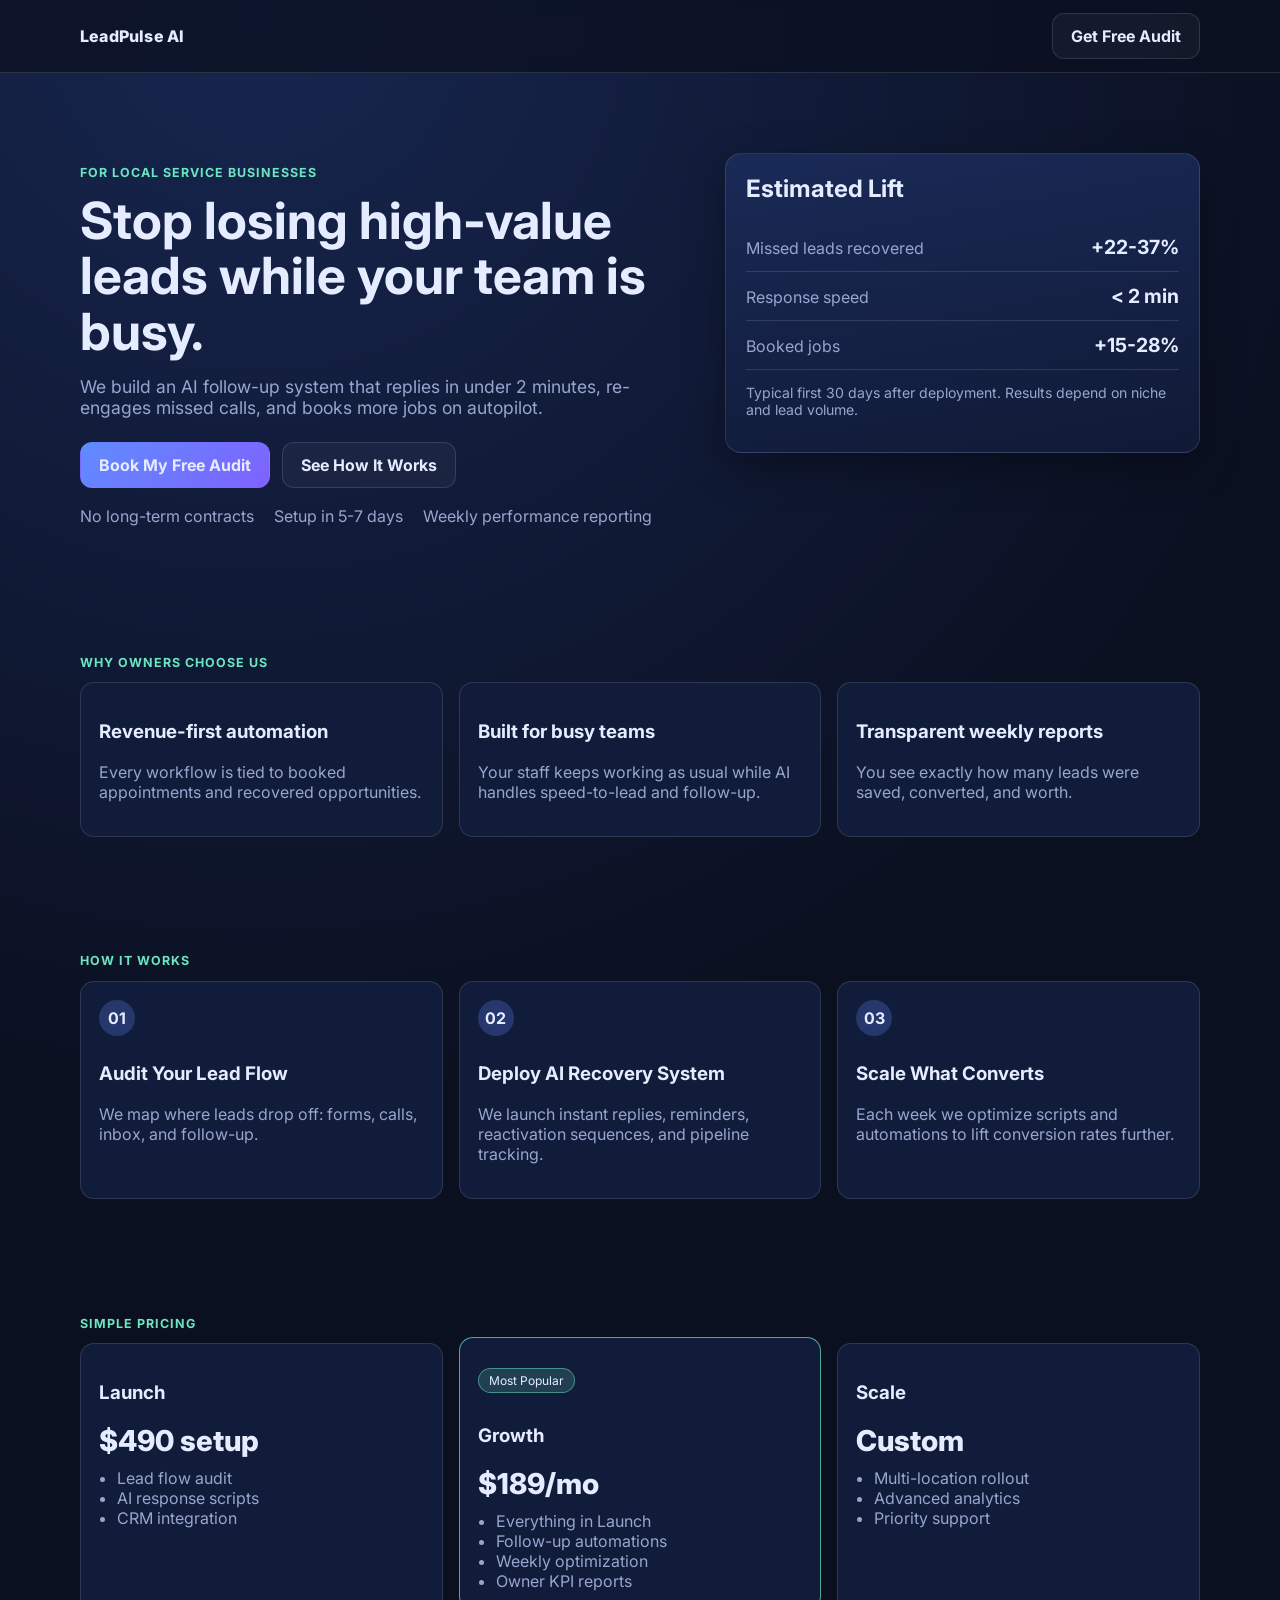
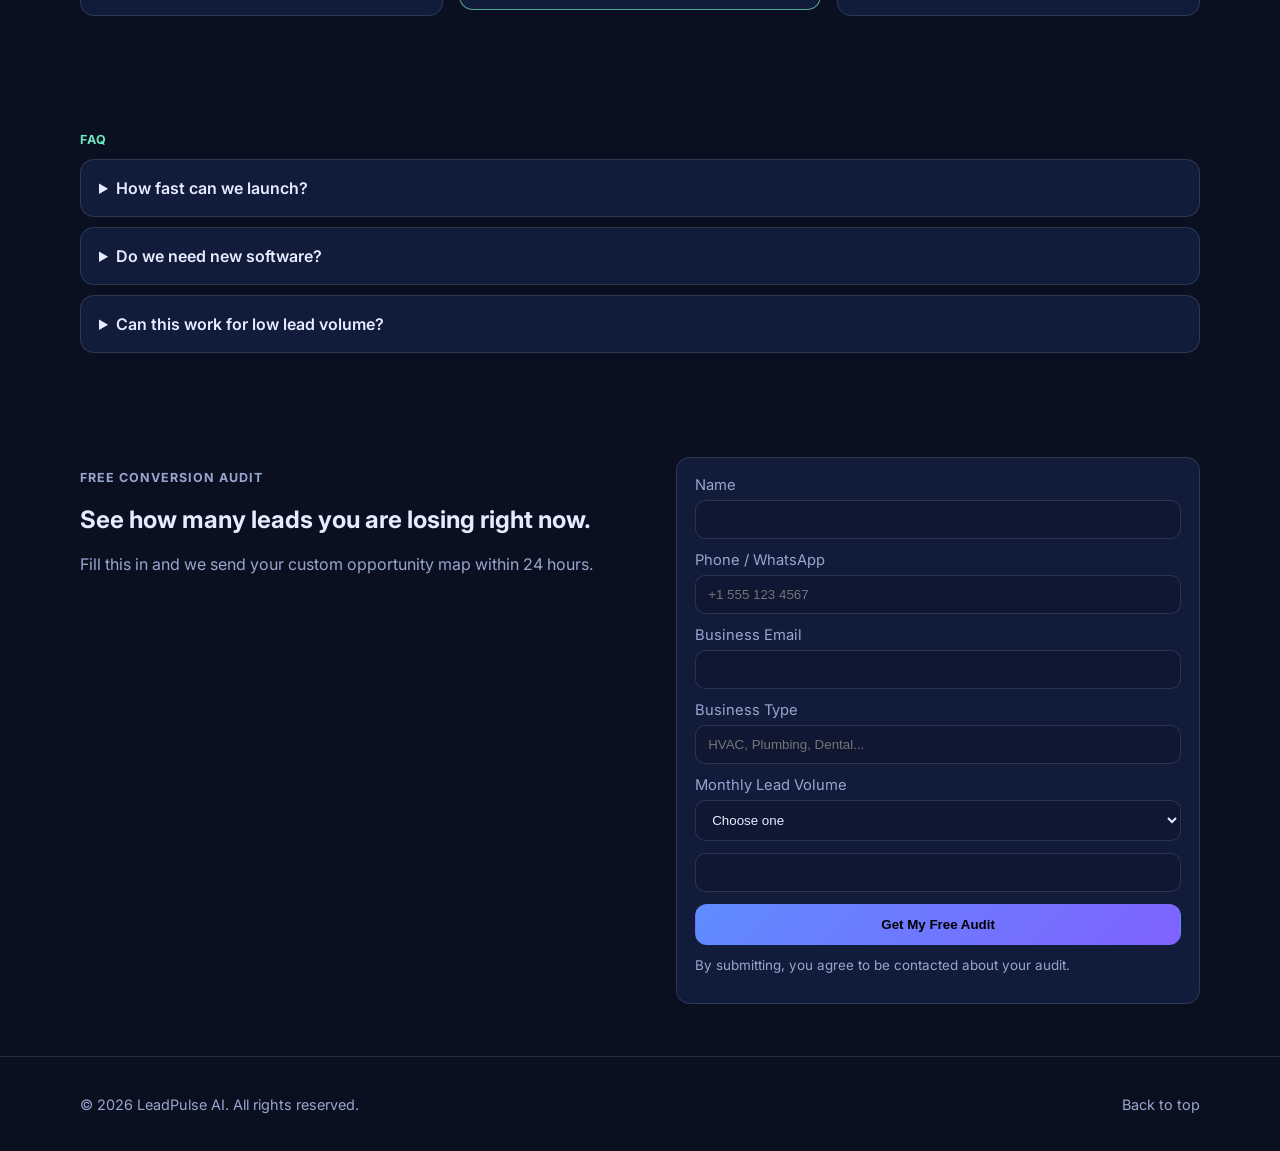
==== index.html @ 27273c54 "Update index.html" ====
<!doctype html>
<html lang="en">
<head>
  <meta charset="UTF-8">
  <meta name="viewport" content="width=device-width, initial-scale=1.0">
  <title>LeadPulse AI | Recover Lost Leads Automatically</title>
  <meta name="description" content="LeadPulse AI helps local service businesses recover missed leads and book more jobs on autopilot.">
  <link rel="preconnect" href="https://fonts.googleapis.com">
  <link rel="preconnect" href="https://fonts.gstatic.com" crossorigin>
  <link href="https://fonts.googleapis.com/css2?family=Inter:wght@400;500;600;700;800&display=swap" rel="stylesheet">
  <link rel="stylesheet" href="./styles.css">
</head>
<body>
  <header class="site-header">
    <div class="container nav-wrap">
      <div class="brand">LeadPulse AI</div>
      <a class="btn btn-outline" href="#contact">Get Free Audit</a>
    </div>
  </header>

  <main>
    <section class="hero">
      <div class="container hero-grid">
        <div>
          <p class="eyebrow">For Local Service Businesses</p>
          <h1>Stop losing high-value leads while your team is busy.</h1>
          <p class="hero-copy">
            We build an AI follow-up system that replies in under 2 minutes, re-engages missed calls,
            and books more jobs on autopilot.
          </p>
          <div class="hero-actions">
            <a class="btn btn-primary" href="#contact">Book My Free Audit</a>
            <a class="btn btn-secondary" href="#how">See How It Works</a>
          </div>
          <ul class="trust-points">
            <li>No long-term contracts</li>
            <li>Setup in 5-7 days</li>
            <li>Weekly performance reporting</li>
          </ul>
        </div>
        <aside class="hero-card">
          <h2>Estimated Lift</h2>
          <div class="metric-row"><span>Missed leads recovered</span><strong>+22-37%</strong></div>
          <div class="metric-row"><span>Response speed</span><strong>&lt; 2 min</strong></div>
          <div class="metric-row"><span>Booked jobs</span><strong>+15-28%</strong></div>
          <p class="small">
            Typical first 30 days after deployment. Results depend on niche and lead volume.
          </p>
        </aside>
      </div>
    </section>

    <section class="proof">
      <div class="container">
        <p class="section-kicker">Why owners choose us</p>
        <div class="proof-grid">
          <article class="card">
            <h3>Revenue-first automation</h3>
            <p>Every workflow is tied to booked appointments and recovered opportunities.</p>
          </article>
          <article class="card">
            <h3>Built for busy teams</h3>
            <p>Your staff keeps working as usual while AI handles speed-to-lead and follow-up.</p>
          </article>
          <article class="card">
            <h3>Transparent weekly reports</h3>
            <p>You see exactly how many leads were saved, converted, and worth.</p>
          </article>
        </div>
      </div>
    </section>

    <section id="how" class="how">
      <div class="container">
        <p class="section-kicker">How it works</p>
        <div class="steps">
          <article class="step">
            <span>01</span>
            <h3>Audit Your Lead Flow</h3>
            <p>We map where leads drop off: forms, calls, inbox, and follow-up.</p>
          </article>
          <article class="step">
            <span>02</span>
            <h3>Deploy AI Recovery System</h3>
            <p>We launch instant replies, reminders, reactivation sequences, and pipeline tracking.</p>
          </article>
          <article class="step">
            <span>03</span>
            <h3>Scale What Converts</h3>
            <p>Each week we optimize scripts and automations to lift conversion rates further.</p>
          </article>
        </div>
      </div>
    </section>

    <section class="pricing">
      <div class="container">
        <p class="section-kicker">Simple pricing</p>
        <div class="pricing-grid">
          <article class="price-card">
            <h3>Launch</h3>
            <p class="price">$490 setup</p>
            <ul>
              <li>Lead flow audit</li>
              <li>AI response scripts</li>
              <li>CRM integration</li>
            </ul>
          </article>
          <article class="price-card featured">
            <p class="badge">Most Popular</p>
            <h3>Growth</h3>
            <p class="price">$189/mo</p>
            <ul>
              <li>Everything in Launch</li>
              <li>Follow-up automations</li>
              <li>Weekly optimization</li>
              <li>Owner KPI reports</li>
            </ul>
          </article>
          <article class="price-card">
            <h3>Scale</h3>
            <p class="price">Custom</p>
            <ul>
              <li>Multi-location rollout</li>
              <li>Advanced analytics</li>
              <li>Priority support</li>
            </ul>
          </article>
        </div>
      </div>
    </section>

    <section class="faq">
      <div class="container">
        <p class="section-kicker">FAQ</p>
        <div class="faq-list">
          <details>
            <summary>How fast can we launch?</summary>
            <p>Typical deployment is 5-7 business days after strategy call and access handoff.</p>
          </details>
          <details>
            <summary>Do we need new software?</summary>
            <p>No. We can work with your existing CRM or connect a lightweight stack.</p>
          </details>
          <details>
            <summary>Can this work for low lead volume?</summary>
            <p>Yes, but strongest ROI appears when you get at least 100 inbound leads monthly.</p>
          </details>
        </div>
      </div>
    </section>

    <section id="contact" class="contact">
      <div class="container contact-grid">
        <div>
          <p class="section-kicker">Free conversion audit</p>
          <h2>See how many leads you are losing right now.</h2>
          <p>
            Fill this in and we send your custom opportunity map within 24 hours.
          </p>
        </div>
        <form id="lead-form" class="form-card">
          <label>
            Name
            <input type="text" name="name" required>
          </label>
          <label>
            Phone / WhatsApp
            <input type="tel" name="phone" placeholder="+1 555 123 4567">
          </label>
          <label>
            Business Email
            <input type="email" name="email" required>
          </label>
          <label>
            Business Type
            <input type="text" name="niche" placeholder="HVAC, Plumbing, Dental..." required>
          </label>
          <label>
            Monthly Lead Volume
            <select name="lead_volume" required>
              <option value="">Choose one</option>
              <option>0-100</option>
              <option>100-300</option>
              <option>300-700</option>
              <option>700+</option>
            </select>
          </label>
          <input type="text" name="company_website" class="hp-field" tabindex="-1" autocomplete="off" aria-hidden="true">
          <button class="btn btn-primary" type="submit">Get My Free Audit</button>
          <p class="form-note">By submitting, you agree to be contacted about your audit.</p>
          <p id="form-message" class="form-message" aria-live="polite"></p>
        </form>
      </div>
    </section>
  </main>

  <footer class="site-footer">
    <div class="container footer-wrap">
      <p>© <span id="year"></span> LeadPulse AI. All rights reserved.</p>
      <a href="#top">Back to top</a>
    </div>
  </footer>

  <script src="./config.js"></script>
  <script src="./script.js"></script>
</body>
</html>
---- styles.css ----
:root {
  --bg: #0b1020;
  --bg-soft: #101a36;
  --text: #e6ecff;
  --muted: #98a6cf;
  --primary: #5f8cff;
  --primary-2: #6be6c1;
  --card: #111b3a;
  --border: rgba(255, 255, 255, 0.12);
  --shadow: 0 14px 40px rgba(0, 0, 0, 0.35);
}

* { box-sizing: border-box; }

html, body {
  margin: 0;
  padding: 0;
  font-family: Inter, system-ui, -apple-system, Segoe UI, Roboto, sans-serif;
  background: radial-gradient(circle at 20% 0%, #172650, var(--bg) 38%);
  color: var(--text);
}

a { color: inherit; text-decoration: none; }

.container {
  width: min(1120px, 92vw);
  margin: 0 auto;
}

.site-header {
  position: sticky;
  top: 0;
  z-index: 20;
  backdrop-filter: blur(8px);
  background: rgba(11, 16, 32, 0.75);
  border-bottom: 1px solid var(--border);
}

.nav-wrap {
  display: flex;
  justify-content: space-between;
  align-items: center;
  min-height: 72px;
}

.brand {
  font-weight: 800;
  letter-spacing: 0.2px;
}

.hero {
  padding: 80px 0 48px;
}

.hero-grid {
  display: grid;
  grid-template-columns: 1.3fr 1fr;
  gap: 28px;
  align-items: start;
}

.eyebrow, .section-kicker {
  color: var(--primary-2);
  text-transform: uppercase;
  font-weight: 700;
  letter-spacing: 0.08em;
  font-size: 0.78rem;
}

h1 {
  font-size: clamp(2rem, 4vw, 3.5rem);
  line-height: 1.08;
  margin: 10px 0 16px;
}

.hero-copy {
  color: var(--muted);
  font-size: 1.1rem;
  max-width: 60ch;
}

.hero-actions {
  display: flex;
  gap: 12px;
  margin: 24px 0 18px;
  flex-wrap: wrap;
}

.btn {
  border: 1px solid transparent;
  border-radius: 12px;
  padding: 12px 18px;
  font-weight: 700;
  display: inline-block;
  transition: 0.2s ease;
}

.btn:hover { transform: translateY(-1px); }
.btn-primary {
  background: linear-gradient(135deg, var(--primary), #7f62ff);
}
.btn-secondary, .btn-outline {
  border-color: var(--border);
  background: rgba(255, 255, 255, 0.04);
}

.trust-points {
  display: flex;
  gap: 20px;
  flex-wrap: wrap;
  padding: 0;
  list-style: none;
  color: var(--muted);
}

.hero-card {
  background: linear-gradient(170deg, #1a2a57, #101a36);
  border: 1px solid var(--border);
  border-radius: 16px;
  padding: 20px;
  box-shadow: var(--shadow);
}

.hero-card h2 { margin-top: 0; }

.metric-row {
  display: flex;
  justify-content: space-between;
  align-items: baseline;
  padding: 12px 0;
  border-bottom: 1px solid var(--border);
}

.metric-row span { color: var(--muted); }
.metric-row strong { font-size: 1.22rem; }
.small { color: var(--muted); font-size: 0.88rem; margin-top: 14px; }

section { padding: 52px 0; }

.proof-grid, .pricing-grid {
  display: grid;
  grid-template-columns: repeat(3, 1fr);
  gap: 16px;
}

.card, .price-card, .form-card, .step, .faq-list details {
  background: var(--card);
  border: 1px solid var(--border);
  border-radius: 14px;
  padding: 18px;
}

.card p, .step p, .price-card li, .faq-list p, .contact p {
  color: var(--muted);
}

.steps {
  display: grid;
  grid-template-columns: repeat(3, 1fr);
  gap: 16px;
}

.step span {
  display: inline-flex;
  width: 36px;
  height: 36px;
  align-items: center;
  justify-content: center;
  border-radius: 50%;
  background: rgba(95, 140, 255, 0.25);
  margin-bottom: 8px;
  font-weight: 700;
}

.price-card ul {
  margin: 8px 0 0;
  padding-left: 18px;
}

.featured {
  border-color: rgba(107, 230, 193, 0.7);
  transform: translateY(-6px);
}

.badge {
  display: inline-block;
  font-size: 0.75rem;
  background: rgba(107, 230, 193, 0.18);
  border: 1px solid rgba(107, 230, 193, 0.5);
  border-radius: 999px;
  padding: 4px 10px;
}

.price {
  font-size: 1.8rem;
  font-weight: 800;
  margin: 10px 0;
}

.faq-list {
  display: grid;
  gap: 10px;
}

.faq-list summary {
  cursor: pointer;
  font-weight: 600;
}

.contact-grid {
  display: grid;
  grid-template-columns: 1.1fr 1fr;
  gap: 20px;
  align-items: start;
}

.form-card {
  display: grid;
  gap: 12px;
}

label {
  display: grid;
  gap: 6px;
  font-size: 0.92rem;
  color: var(--muted);
}

input, select {
  width: 100%;
  border: 1px solid var(--border);
  border-radius: 10px;
  padding: 11px 12px;
  background: #0f1732;
  color: var(--text);
}

.form-note, .form-message {
  font-size: 0.84rem;
  color: var(--muted);
  margin: 0;
}

.site-footer {
  border-top: 1px solid var(--border);
  padding: 24px 0;
}

.footer-wrap {
  display: flex;
  justify-content: space-between;
  align-items: center;
  color: var(--muted);
  font-size: 0.9rem;
}

@media (max-width: 920px) {
  .hero-grid,
  .proof-grid,
  .pricing-grid,
  .steps,
  .contact-grid {
    grid-template-columns: 1fr;
  }
  .featured { transform: none; }
}
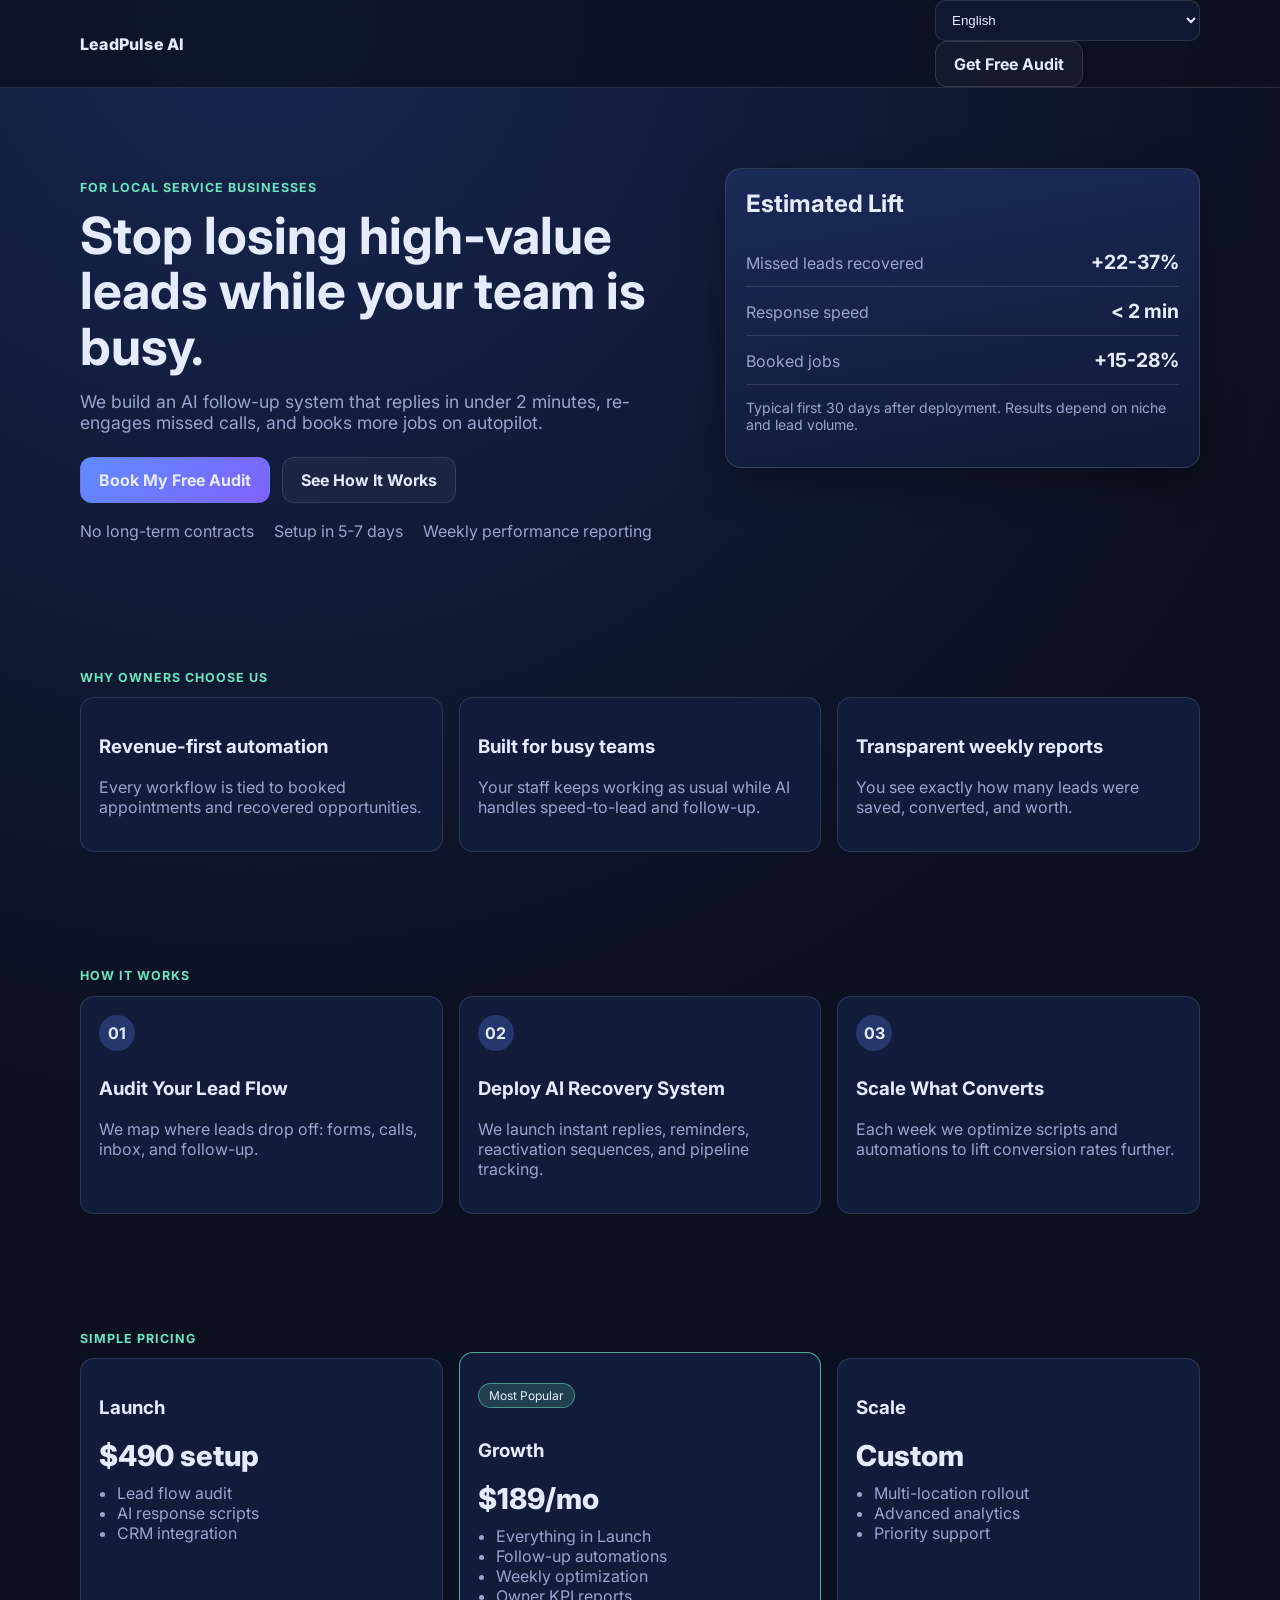
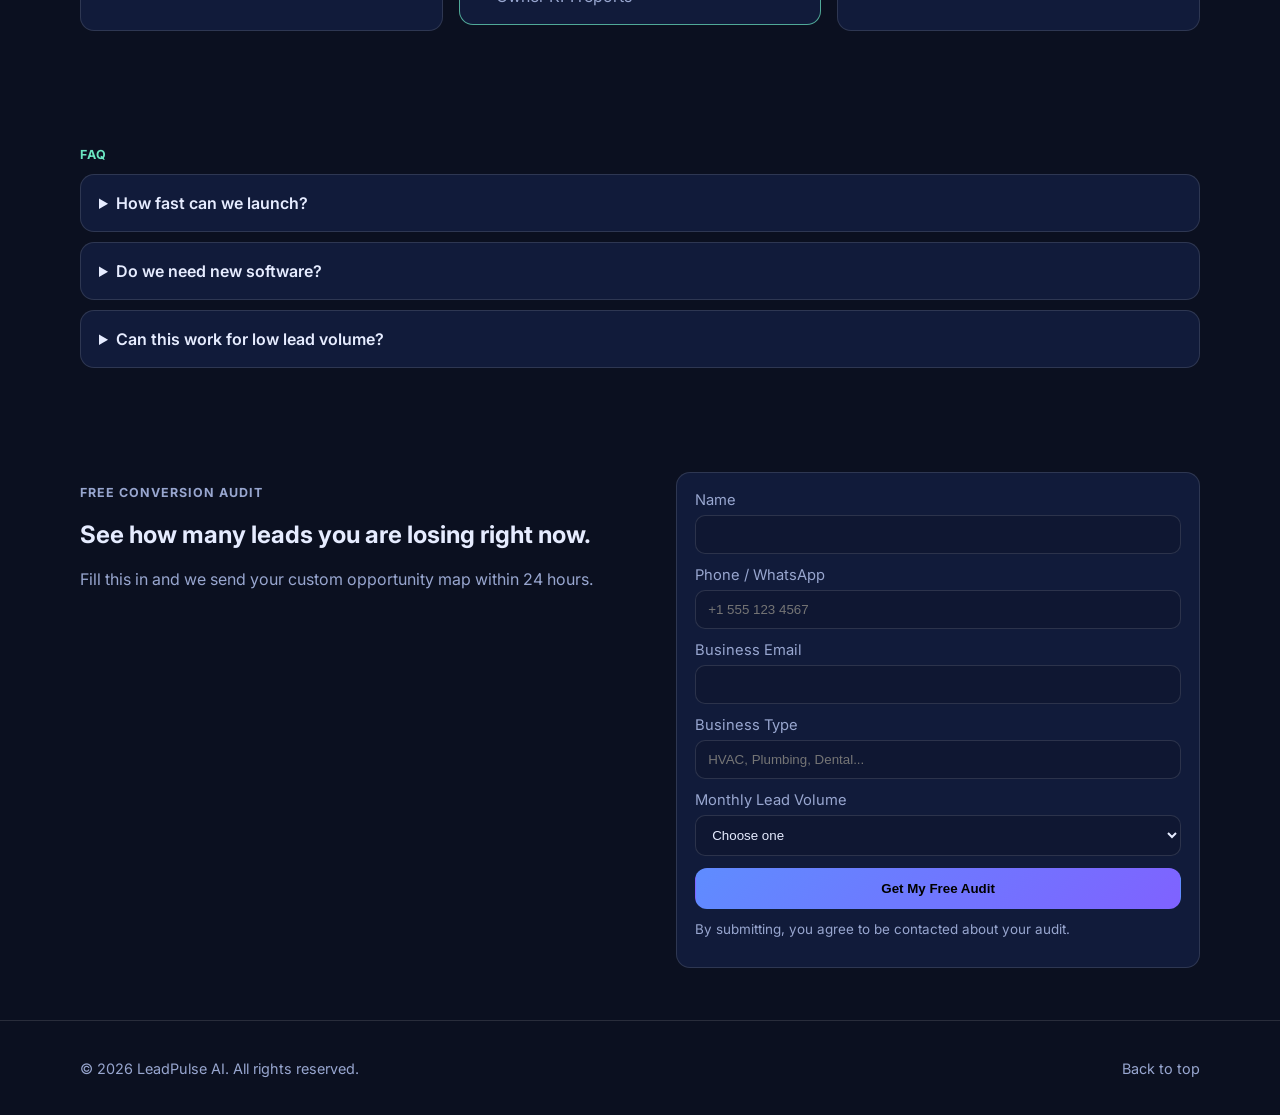
==== commit a4363478: "Add UA and DE language switch" ====
--- a/index.html
+++ b/index.html
@@ -14,7 +14,14 @@
   <header class="site-header">
     <div class="container nav-wrap">
       <div class="brand">LeadPulse AI</div>
-      <a class="btn btn-outline" href="#contact">Get Free Audit</a>
+      <div class="nav-controls">
+        <select id="language-select" class="lang-select" aria-label="Language">
+          <option value="en">English</option>
+          <option value="uk">Українська</option>
+          <option value="de">Deutsch</option>
+        </select>
+        <a class="btn btn-outline" href="#contact" data-i18n="nav.cta">Get Free Audit</a>
+      </div>
     </div>
   </header>
 
@@ -22,28 +29,28 @@
     <section class="hero">
       <div class="container hero-grid">
         <div>
-          <p class="eyebrow">For Local Service Businesses</p>
-          <h1>Stop losing high-value leads while your team is busy.</h1>
-          <p class="hero-copy">
+          <p class="eyebrow" data-i18n="hero.eyebrow">For Local Service Businesses</p>
+          <h1 data-i18n="hero.title">Stop losing high-value leads while your team is busy.</h1>
+          <p class="hero-copy" data-i18n="hero.copy">
             We build an AI follow-up system that replies in under 2 minutes, re-engages missed calls,
             and books more jobs on autopilot.
           </p>
           <div class="hero-actions">
-            <a class="btn btn-primary" href="#contact">Book My Free Audit</a>
-            <a class="btn btn-secondary" href="#how">See How It Works</a>
+            <a class="btn btn-primary" href="#contact" data-i18n="hero.ctaPrimary">Book My Free Audit</a>
+            <a class="btn btn-secondary" href="#how" data-i18n="hero.ctaSecondary">See How It Works</a>
           </div>
           <ul class="trust-points">
-            <li>No long-term contracts</li>
-            <li>Setup in 5-7 days</li>
-            <li>Weekly performance reporting</li>
+            <li data-i18n="hero.trust1">No long-term contracts</li>
+            <li data-i18n="hero.trust2">Setup in 5-7 days</li>
+            <li data-i18n="hero.trust3">Weekly performance reporting</li>
           </ul>
         </div>
         <aside class="hero-card">
-          <h2>Estimated Lift</h2>
-          <div class="metric-row"><span>Missed leads recovered</span><strong>+22-37%</strong></div>
-          <div class="metric-row"><span>Response speed</span><strong>&lt; 2 min</strong></div>
-          <div class="metric-row"><span>Booked jobs</span><strong>+15-28%</strong></div>
-          <p class="small">
+          <h2 data-i18n="hero.cardTitle">Estimated Lift</h2>
+          <div class="metric-row"><span data-i18n="hero.metric1">Missed leads recovered</span><strong>+22-37%</strong></div>
+          <div class="metric-row"><span data-i18n="hero.metric2">Response speed</span><strong>&lt; 2 min</strong></div>
+          <div class="metric-row"><span data-i18n="hero.metric3">Booked jobs</span><strong>+15-28%</strong></div>
+          <p class="small" data-i18n="hero.disclaimer">
             Typical first 30 days after deployment. Results depend on niche and lead volume.
           </p>
         </aside>
@@ -52,19 +59,19 @@
 
     <section class="proof">
       <div class="container">
-        <p class="section-kicker">Why owners choose us</p>
+        <p class="section-kicker" data-i18n="proof.kicker">Why owners choose us</p>
         <div class="proof-grid">
           <article class="card">
-            <h3>Revenue-first automation</h3>
-            <p>Every workflow is tied to booked appointments and recovered opportunities.</p>
+            <h3 data-i18n="proof.card1Title">Revenue-first automation</h3>
+            <p data-i18n="proof.card1Copy">Every workflow is tied to booked appointments and recovered opportunities.</p>
           </article>
           <article class="card">
-            <h3>Built for busy teams</h3>
-            <p>Your staff keeps working as usual while AI handles speed-to-lead and follow-up.</p>
+            <h3 data-i18n="proof.card2Title">Built for busy teams</h3>
+            <p data-i18n="proof.card2Copy">Your staff keeps working as usual while AI handles speed-to-lead and follow-up.</p>
           </article>
           <article class="card">
-            <h3>Transparent weekly reports</h3>
-            <p>You see exactly how many leads were saved, converted, and worth.</p>
+            <h3 data-i18n="proof.card3Title">Transparent weekly reports</h3>
+            <p data-i18n="proof.card3Copy">You see exactly how many leads were saved, converted, and worth.</p>
           </article>
         </div>
       </div>
@@ -72,22 +79,22 @@
 
     <section id="how" class="how">
       <div class="container">
-        <p class="section-kicker">How it works</p>
+        <p class="section-kicker" data-i18n="how.kicker">How it works</p>
         <div class="steps">
           <article class="step">
             <span>01</span>
-            <h3>Audit Your Lead Flow</h3>
-            <p>We map where leads drop off: forms, calls, inbox, and follow-up.</p>
+            <h3 data-i18n="how.step1Title">Audit Your Lead Flow</h3>
+            <p data-i18n="how.step1Copy">We map where leads drop off: forms, calls, inbox, and follow-up.</p>
           </article>
           <article class="step">
             <span>02</span>
-            <h3>Deploy AI Recovery System</h3>
-            <p>We launch instant replies, reminders, reactivation sequences, and pipeline tracking.</p>
+            <h3 data-i18n="how.step2Title">Deploy AI Recovery System</h3>
+            <p data-i18n="how.step2Copy">We launch instant replies, reminders, reactivation sequences, and pipeline tracking.</p>
           </article>
           <article class="step">
             <span>03</span>
-            <h3>Scale What Converts</h3>
-            <p>Each week we optimize scripts and automations to lift conversion rates further.</p>
+            <h3 data-i18n="how.step3Title">Scale What Converts</h3>
+            <p data-i18n="how.step3Copy">Each week we optimize scripts and automations to lift conversion rates further.</p>
           </article>
         </div>
       </div>
@@ -95,35 +102,35 @@
 
     <section class="pricing">
       <div class="container">
-        <p class="section-kicker">Simple pricing</p>
+        <p class="section-kicker" data-i18n="pricing.kicker">Simple pricing</p>
         <div class="pricing-grid">
           <article class="price-card">
-            <h3>Launch</h3>
+            <h3 data-i18n="pricing.launchTitle">Launch</h3>
             <p class="price">$490 setup</p>
             <ul>
-              <li>Lead flow audit</li>
-              <li>AI response scripts</li>
-              <li>CRM integration</li>
+              <li data-i18n="pricing.launch1">Lead flow audit</li>
+              <li data-i18n="pricing.launch2">AI response scripts</li>
+              <li data-i18n="pricing.launch3">CRM integration</li>
             </ul>
           </article>
           <article class="price-card featured">
-            <p class="badge">Most Popular</p>
-            <h3>Growth</h3>
+            <p class="badge" data-i18n="pricing.badge">Most Popular</p>
+            <h3 data-i18n="pricing.growthTitle">Growth</h3>
             <p class="price">$189/mo</p>
             <ul>
-              <li>Everything in Launch</li>
-              <li>Follow-up automations</li>
-              <li>Weekly optimization</li>
-              <li>Owner KPI reports</li>
+              <li data-i18n="pricing.growth1">Everything in Launch</li>
+              <li data-i18n="pricing.growth2">Follow-up automations</li>
+              <li data-i18n="pricing.growth3">Weekly optimization</li>
+              <li data-i18n="pricing.growth4">Owner KPI reports</li>
             </ul>
           </article>
           <article class="price-card">
-            <h3>Scale</h3>
-            <p class="price">Custom</p>
+            <h3 data-i18n="pricing.scaleTitle">Scale</h3>
+            <p class="price" data-i18n="pricing.scalePrice">Custom</p>
             <ul>
-              <li>Multi-location rollout</li>
-              <li>Advanced analytics</li>
-              <li>Priority support</li>
+              <li data-i18n="pricing.scale1">Multi-location rollout</li>
+              <li data-i18n="pricing.scale2">Advanced analytics</li>
+              <li data-i18n="pricing.scale3">Priority support</li>
             </ul>
           </article>
         </div>
@@ -132,19 +139,19 @@
 
     <section class="faq">
       <div class="container">
-        <p class="section-kicker">FAQ</p>
+        <p class="section-kicker" data-i18n="faq.kicker">FAQ</p>
         <div class="faq-list">
           <details>
-            <summary>How fast can we launch?</summary>
-            <p>Typical deployment is 5-7 business days after strategy call and access handoff.</p>
+            <summary data-i18n="faq.q1">How fast can we launch?</summary>
+            <p data-i18n="faq.a1">Typical deployment is 5-7 business days after strategy call and access handoff.</p>
           </details>
           <details>
-            <summary>Do we need new software?</summary>
-            <p>No. We can work with your existing CRM or connect a lightweight stack.</p>
+            <summary data-i18n="faq.q2">Do we need new software?</summary>
+            <p data-i18n="faq.a2">No. We can work with your existing CRM or connect a lightweight stack.</p>
           </details>
           <details>
-            <summary>Can this work for low lead volume?</summary>
-            <p>Yes, but strongest ROI appears when you get at least 100 inbound leads monthly.</p>
+            <summary data-i18n="faq.q3">Can this work for low lead volume?</summary>
+            <p data-i18n="faq.a3">Yes, but strongest ROI appears when you get at least 100 inbound leads monthly.</p>
           </details>
         </div>
       </div>
@@ -153,42 +160,42 @@
     <section id="contact" class="contact">
       <div class="container contact-grid">
         <div>
-          <p class="section-kicker">Free conversion audit</p>
-          <h2>See how many leads you are losing right now.</h2>
-          <p>
+          <p class="section-kicker" data-i18n="contact.kicker">Free conversion audit</p>
+          <h2 data-i18n="contact.title">See how many leads you are losing right now.</h2>
+          <p data-i18n="contact.copy">
             Fill this in and we send your custom opportunity map within 24 hours.
           </p>
         </div>
         <form id="lead-form" class="form-card">
           <label>
-            Name
+            <span data-i18n="form.name">Name</span>
             <input type="text" name="name" required>
           </label>
           <label>
-            Phone / WhatsApp
-            <input type="tel" name="phone" placeholder="+1 555 123 4567">
-          </label>
-          <label>
-            Business Email
+            <span data-i18n="form.phone">Phone / WhatsApp</span>
+            <input type="tel" name="phone" placeholder="+1 555 123 4567" data-i18n-placeholder="form.phonePlaceholder">
+          </label>
+          <label>
+            <span data-i18n="form.email">Business Email</span>
             <input type="email" name="email" required>
           </label>
           <label>
-            Business Type
-            <input type="text" name="niche" placeholder="HVAC, Plumbing, Dental..." required>
-          </label>
-          <label>
-            Monthly Lead Volume
+            <span data-i18n="form.businessType">Business Type</span>
+            <input type="text" name="niche" placeholder="HVAC, Plumbing, Dental..." required data-i18n-placeholder="form.businessTypePlaceholder">
+          </label>
+          <label>
+            <span data-i18n="form.leadVolume">Monthly Lead Volume</span>
             <select name="lead_volume" required>
-              <option value="">Choose one</option>
-              <option>0-100</option>
-              <option>100-300</option>
-              <option>300-700</option>
-              <option>700+</option>
+              <option value="" data-i18n="form.chooseOne">Choose one</option>
+              <option value="0-100">0-100</option>
+              <option value="100-300">100-300</option>
+              <option value="300-700">300-700</option>
+              <option value="700+">700+</option>
             </select>
           </label>
           <input type="text" name="company_website" class="hp-field" tabindex="-1" autocomplete="off" aria-hidden="true">
-          <button class="btn btn-primary" type="submit">Get My Free Audit</button>
-          <p class="form-note">By submitting, you agree to be contacted about your audit.</p>
+          <button class="btn btn-primary" type="submit" data-i18n="form.submit">Get My Free Audit</button>
+          <p class="form-note" data-i18n="form.note">By submitting, you agree to be contacted about your audit.</p>
           <p id="form-message" class="form-message" aria-live="polite"></p>
         </form>
       </div>
@@ -197,8 +204,8 @@
 
   <footer class="site-footer">
     <div class="container footer-wrap">
-      <p>© <span id="year"></span> LeadPulse AI. All rights reserved.</p>
-      <a href="#top">Back to top</a>
+      <p data-i18n-html="footer.copyright">© <span id="year"></span> LeadPulse AI. All rights reserved.</p>
+      <a href="#top" data-i18n="footer.backToTop">Back to top</a>
     </div>
   </footer>
 
--- a/styles.css
+++ b/styles.css
@@ -241,6 +241,15 @@
   margin: 0;
 }
 
+.hp-field {
+  position: absolute;
+  left: -9999px;
+  opacity: 0;
+  height: 1px;
+  width: 1px;
+  pointer-events: none;
+}
+
 .site-footer {
   border-top: 1px solid var(--border);
   padding: 24px 0;
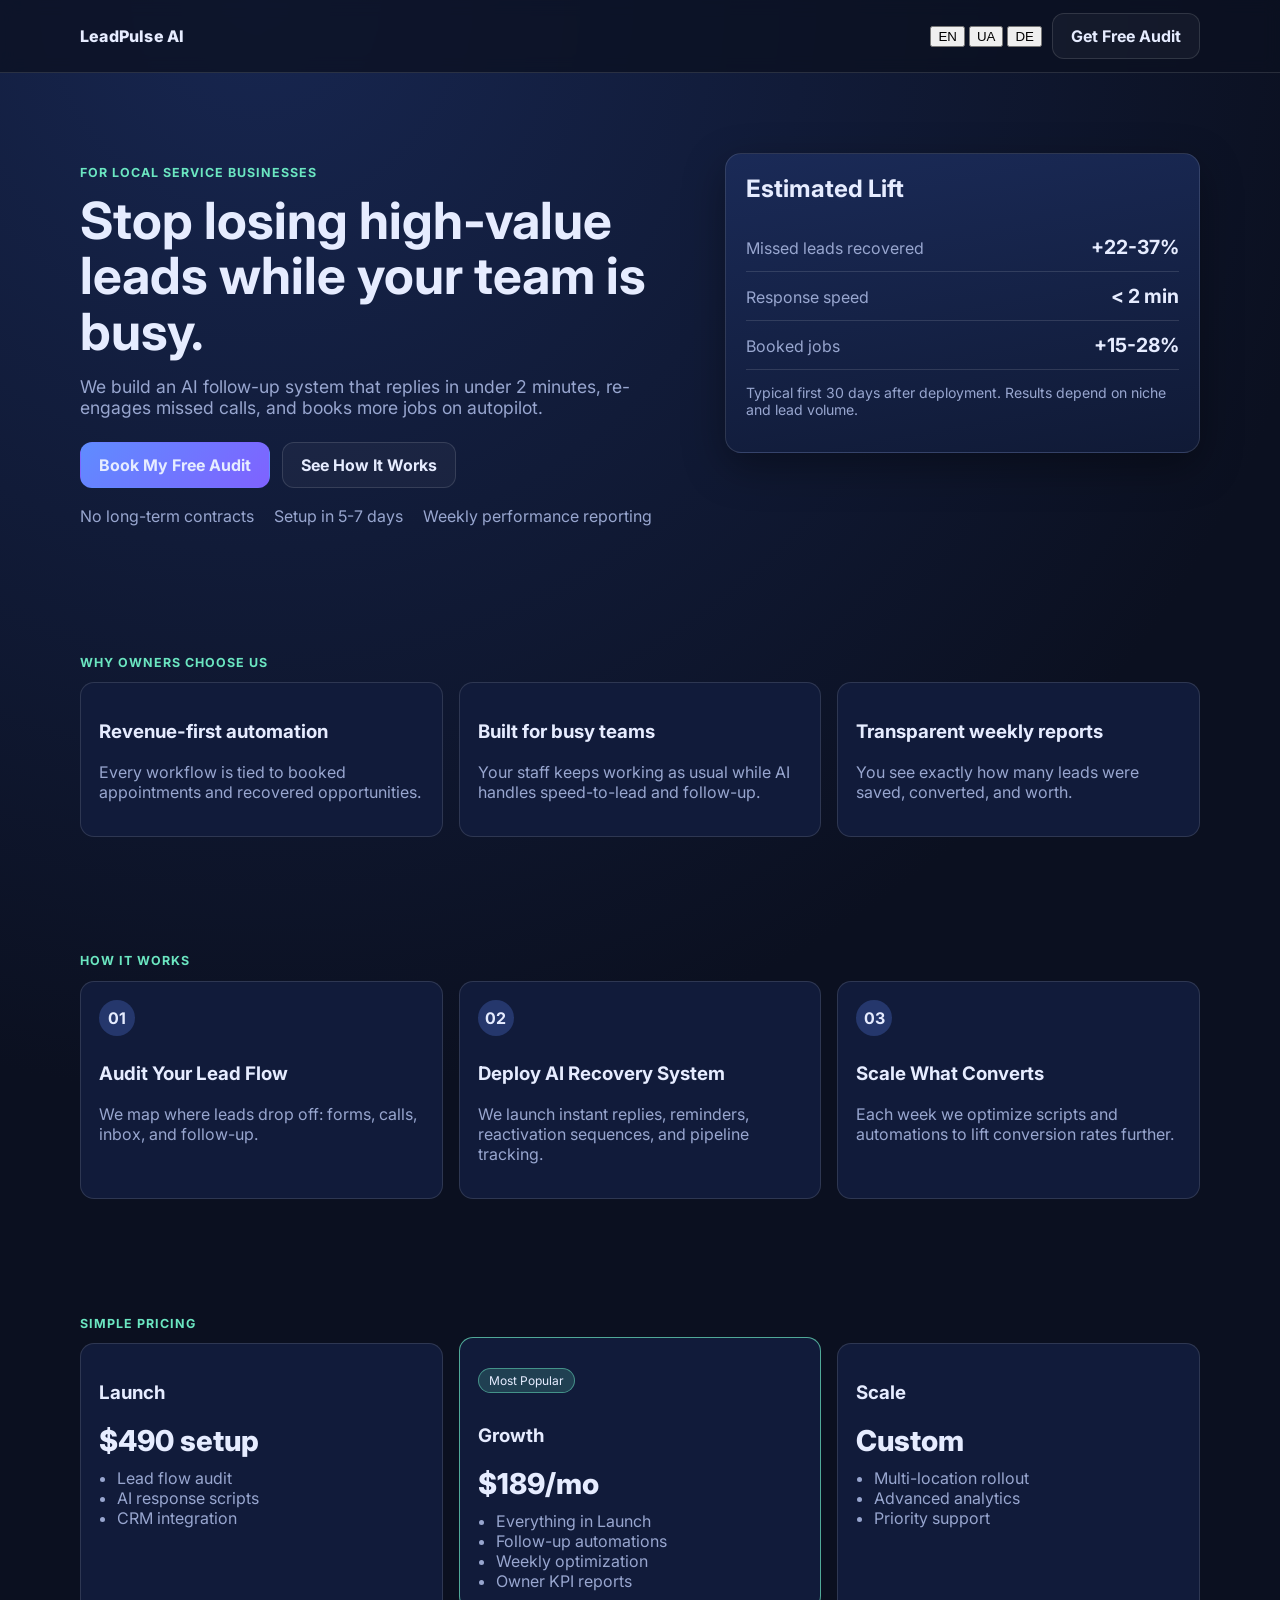
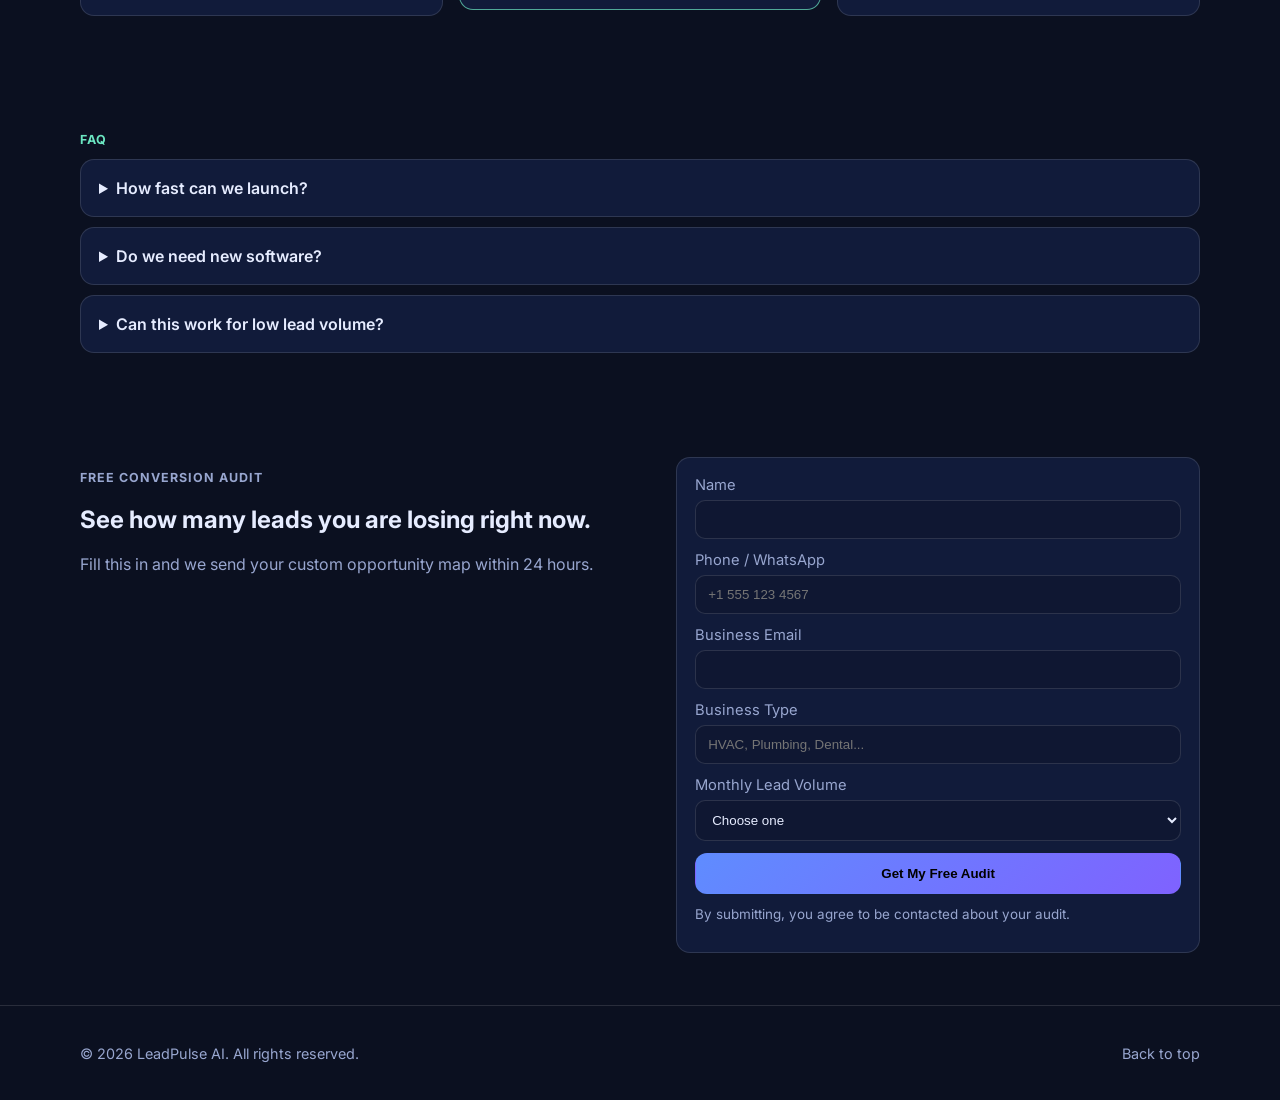
==== commit 03df4144: "Visible EN/UA/DE language buttons + cache bust" ====
--- a/index.html
+++ b/index.html
@@ -8,18 +8,18 @@
   <link rel="preconnect" href="https://fonts.googleapis.com">
   <link rel="preconnect" href="https://fonts.gstatic.com" crossorigin>
   <link href="https://fonts.googleapis.com/css2?family=Inter:wght@400;500;600;700;800&display=swap" rel="stylesheet">
-  <link rel="stylesheet" href="./styles.css">
+  <link rel="stylesheet" href="./styles.css?v=lang-buttons">
 </head>
 <body>
   <header class="site-header">
     <div class="container nav-wrap">
       <div class="brand">LeadPulse AI</div>
       <div class="nav-controls">
-        <select id="language-select" class="lang-select" aria-label="Language">
-          <option value="en">English</option>
-          <option value="uk">Українська</option>
-          <option value="de">Deutsch</option>
-        </select>
+        <div class="lang-switch" role="group" aria-label="Language">
+          <button type="button" class="lang-btn active" data-lang="en" title="English">EN</button>
+          <button type="button" class="lang-btn" data-lang="uk" title="Українська">UA</button>
+          <button type="button" class="lang-btn" data-lang="de" title="Deutsch">DE</button>
+        </div>
         <a class="btn btn-outline" href="#contact" data-i18n="nav.cta">Get Free Audit</a>
       </div>
     </div>
@@ -209,7 +209,7 @@
     </div>
   </footer>
 
-  <script src="./config.js"></script>
-  <script src="./script.js"></script>
+  <script src="./config.js?v=lang-buttons"></script>
+  <script src="./script.js?v=lang-buttons"></script>
 </body>
 </html>
--- a/styles.css
+++ b/styles.css
@@ -48,6 +48,21 @@
   letter-spacing: 0.2px;
 }
 
+.nav-controls {
+  display: flex;
+  align-items: center;
+  gap: 10px;
+}
+
+.lang-select {
+  border: 1px solid var(--border);
+  border-radius: 10px;
+  padding: 10px 12px;
+  background: #0f1732;
+  color: var(--text);
+  font-weight: 600;
+}
+
 .hero {
   padding: 80px 0 48px;
 }
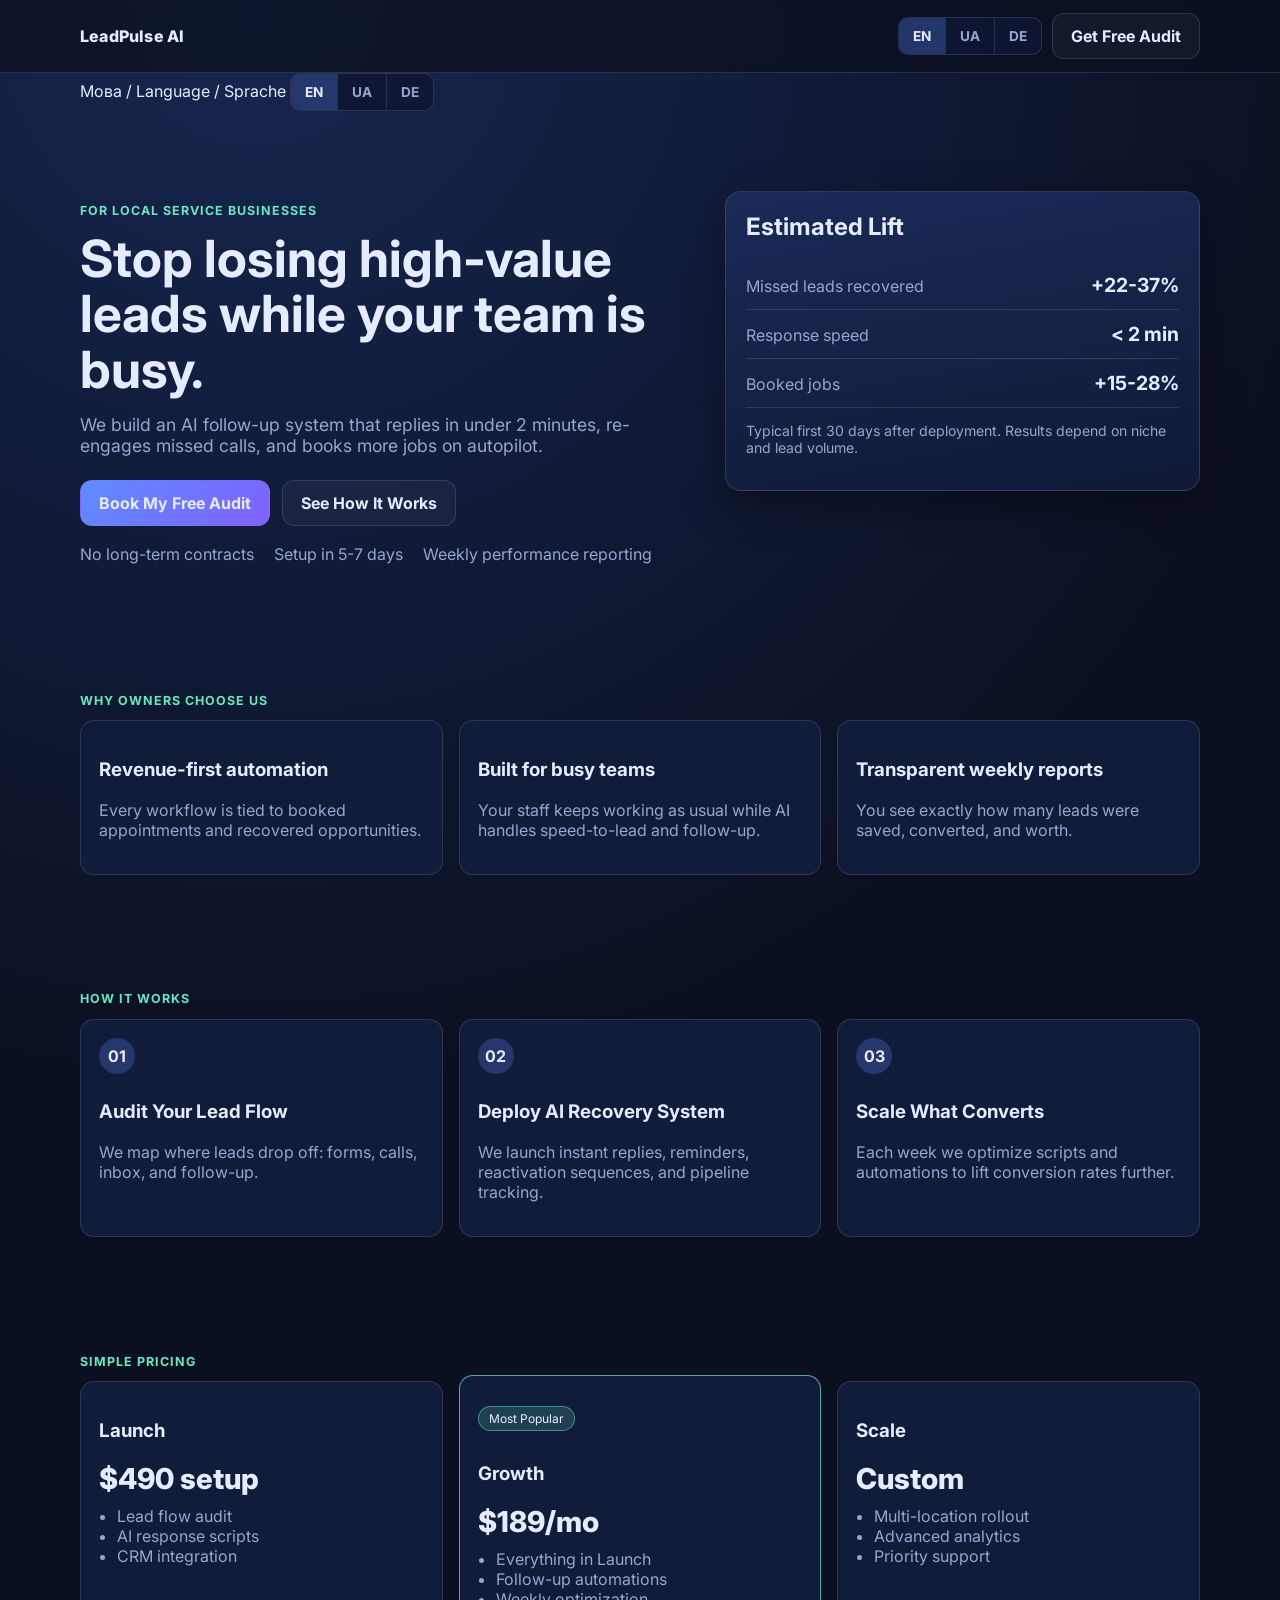
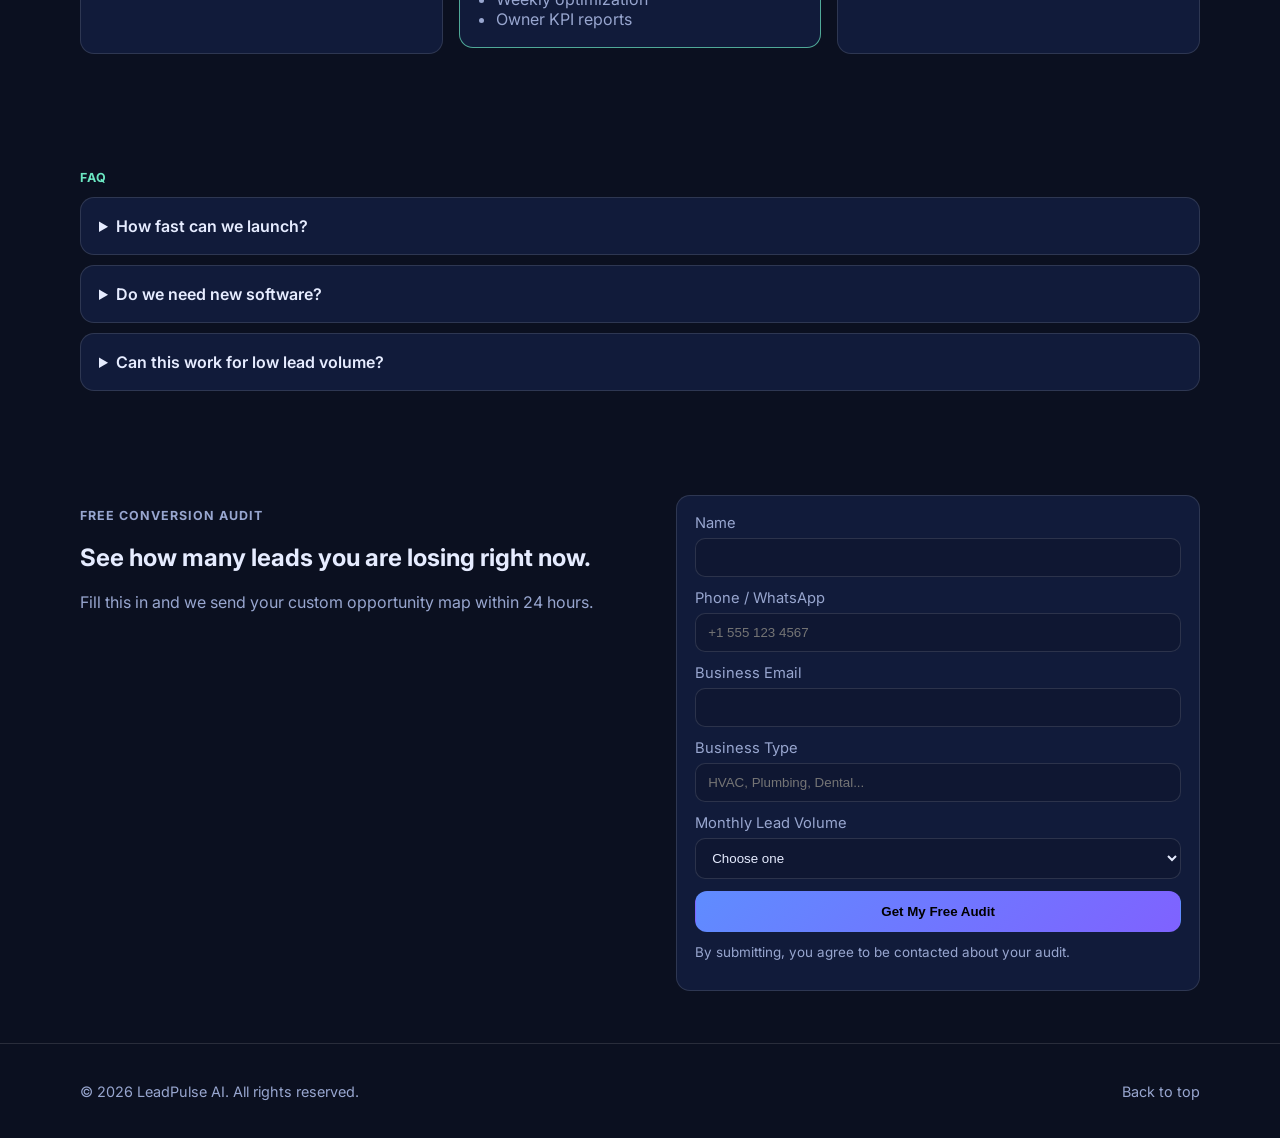
==== commit 4c33451b: "Add visible language banner below header" ====
--- a/index.html
+++ b/index.html
@@ -8,7 +8,7 @@
   <link rel="preconnect" href="https://fonts.googleapis.com">
   <link rel="preconnect" href="https://fonts.gstatic.com" crossorigin>
   <link href="https://fonts.googleapis.com/css2?family=Inter:wght@400;500;600;700;800&display=swap" rel="stylesheet">
-  <link rel="stylesheet" href="./styles.css?v=lang-buttons">
+  <link rel="stylesheet" href="./styles.css?v=lang-strip">
 </head>
 <body>
   <header class="site-header">
@@ -24,6 +24,17 @@
       </div>
     </div>
   </header>
+
+  <div class="lang-banner" role="region" aria-label="Language selection">
+    <div class="container lang-banner-inner">
+      <span class="lang-banner-label" data-i18n="lang.bannerLabel">Мова / Language / Sprache</span>
+      <div class="lang-switch" role="group" aria-label="Language">
+        <button type="button" class="lang-btn active" data-lang="en" title="English">EN</button>
+        <button type="button" class="lang-btn" data-lang="uk" title="Українська">UA</button>
+        <button type="button" class="lang-btn" data-lang="de" title="Deutsch">DE</button>
+      </div>
+    </div>
+  </div>
 
   <main>
     <section class="hero">
@@ -209,7 +220,7 @@
     </div>
   </footer>
 
-  <script src="./config.js?v=lang-buttons"></script>
-  <script src="./script.js?v=lang-buttons"></script>
+  <script src="./config.js?v=lang-strip"></script>
+  <script src="./script.js?v=lang-strip"></script>
 </body>
 </html>
--- a/styles.css
+++ b/styles.css
@@ -40,6 +40,8 @@
   display: flex;
   justify-content: space-between;
   align-items: center;
+  flex-wrap: wrap;
+  gap: 12px;
   min-height: 72px;
 }
 
@@ -54,13 +56,39 @@
   gap: 10px;
 }
 
-.lang-select {
+.lang-switch {
+  display: inline-flex;
   border: 1px solid var(--border);
   border-radius: 10px;
-  padding: 10px 12px;
-  background: #0f1732;
+  overflow: hidden;
+  background: rgba(15, 23, 50, 0.9);
+}
+
+.lang-btn {
+  margin: 0;
+  padding: 10px 14px;
+  border: none;
+  background: transparent;
+  color: var(--muted);
+  font-weight: 700;
+  font-size: 0.85rem;
+  font-family: inherit;
+  cursor: pointer;
+  transition: color 0.15s ease, background 0.15s ease;
+}
+
+.lang-btn:hover {
   color: var(--text);
-  font-weight: 600;
+  background: rgba(95, 140, 255, 0.12);
+}
+
+.lang-btn + .lang-btn {
+  border-left: 1px solid var(--border);
+}
+
+.lang-btn.active {
+  color: var(--text);
+  background: rgba(95, 140, 255, 0.28);
 }
 
 .hero {
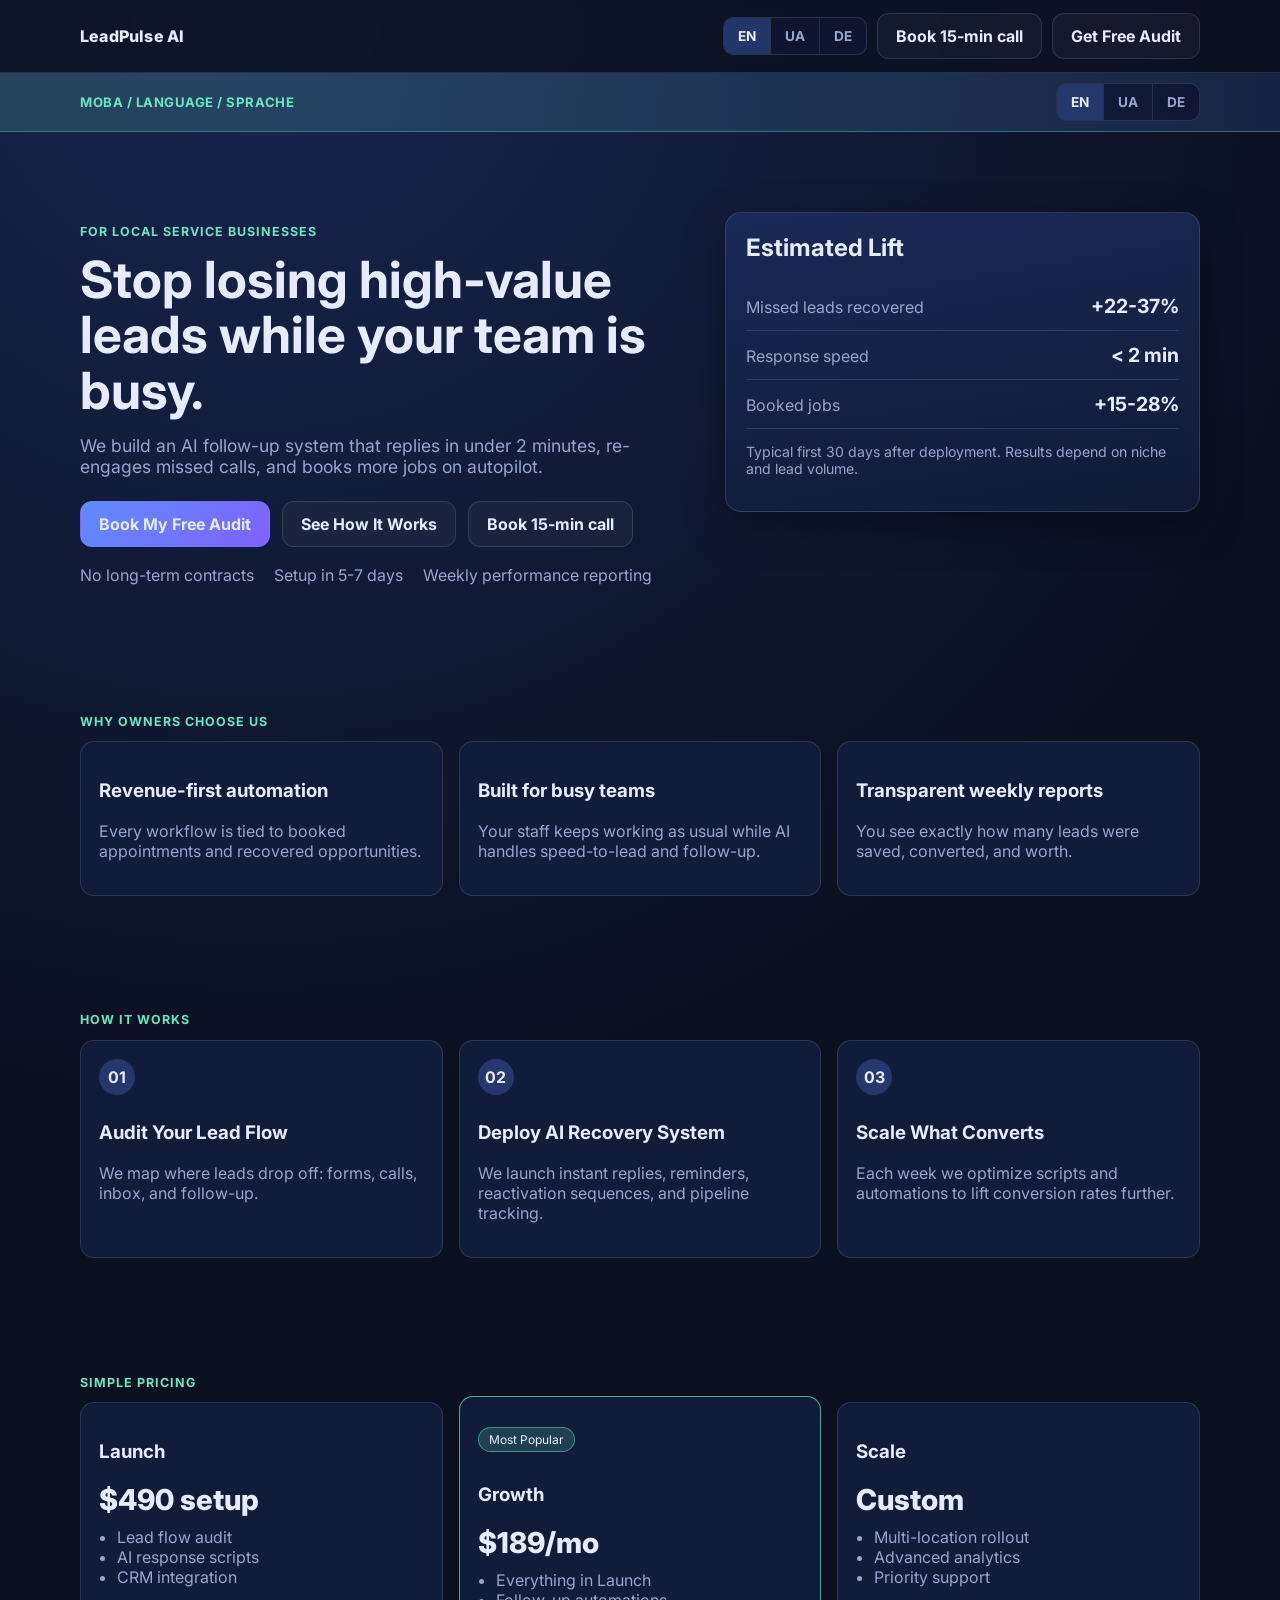
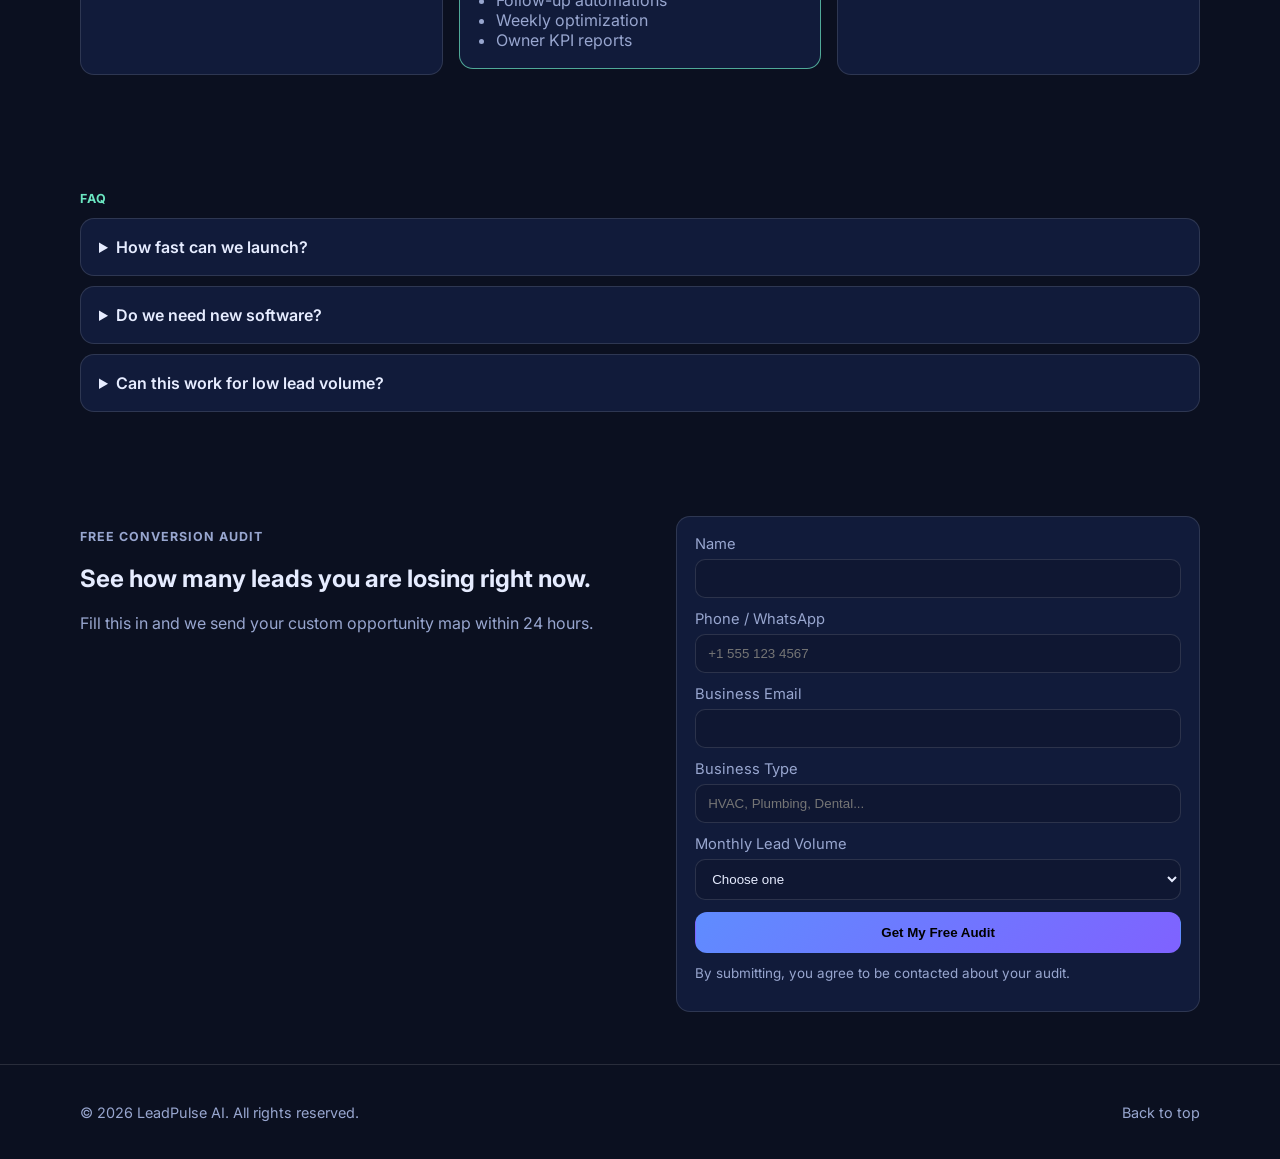
==== commit f778cfc8: "Revenue pack: book links, lead fields, alerts playbook" ====
--- a/index.html
+++ b/index.html
@@ -8,7 +8,7 @@
   <link rel="preconnect" href="https://fonts.googleapis.com">
   <link rel="preconnect" href="https://fonts.gstatic.com" crossorigin>
   <link href="https://fonts.googleapis.com/css2?family=Inter:wght@400;500;600;700;800&display=swap" rel="stylesheet">
-  <link rel="stylesheet" href="./styles.css?v=lang-strip">
+  <link rel="stylesheet" href="./styles.css?v=revenue-pack">
 </head>
 <body>
   <header class="site-header">
@@ -20,6 +20,7 @@
           <button type="button" class="lang-btn" data-lang="uk" title="Українська">UA</button>
           <button type="button" class="lang-btn" data-lang="de" title="Deutsch">DE</button>
         </div>
+        <a class="btn btn-secondary" data-book-link href="#contact" data-i18n="nav.bookCall">Book 15-min call</a>
         <a class="btn btn-outline" href="#contact" data-i18n="nav.cta">Get Free Audit</a>
       </div>
     </div>
@@ -49,6 +50,7 @@
           <div class="hero-actions">
             <a class="btn btn-primary" href="#contact" data-i18n="hero.ctaPrimary">Book My Free Audit</a>
             <a class="btn btn-secondary" href="#how" data-i18n="hero.ctaSecondary">See How It Works</a>
+            <a class="btn btn-secondary" data-book-link href="#contact" data-i18n="hero.bookCall">Book 15-min call</a>
           </div>
           <ul class="trust-points">
             <li data-i18n="hero.trust1">No long-term contracts</li>
@@ -220,7 +222,7 @@
     </div>
   </footer>
 
-  <script src="./config.js?v=lang-strip"></script>
-  <script src="./script.js?v=lang-strip"></script>
+  <script src="./config.js?v=revenue-pack"></script>
+  <script src="./script.js?v=revenue-pack"></script>
 </body>
 </html>
--- a/styles.css
+++ b/styles.css
@@ -36,6 +36,28 @@
   border-bottom: 1px solid var(--border);
 }
 
+.lang-banner {
+  background: linear-gradient(90deg, rgba(107, 230, 193, 0.18), rgba(95, 140, 255, 0.15));
+  border-bottom: 1px solid rgba(107, 230, 193, 0.35);
+}
+
+.lang-banner-inner {
+  display: flex;
+  flex-wrap: wrap;
+  align-items: center;
+  justify-content: space-between;
+  gap: 12px;
+  padding: 10px 0;
+}
+
+.lang-banner-label {
+  font-weight: 700;
+  font-size: 0.82rem;
+  letter-spacing: 0.04em;
+  text-transform: uppercase;
+  color: var(--primary-2);
+}
+
 .nav-wrap {
   display: flex;
   justify-content: space-between;
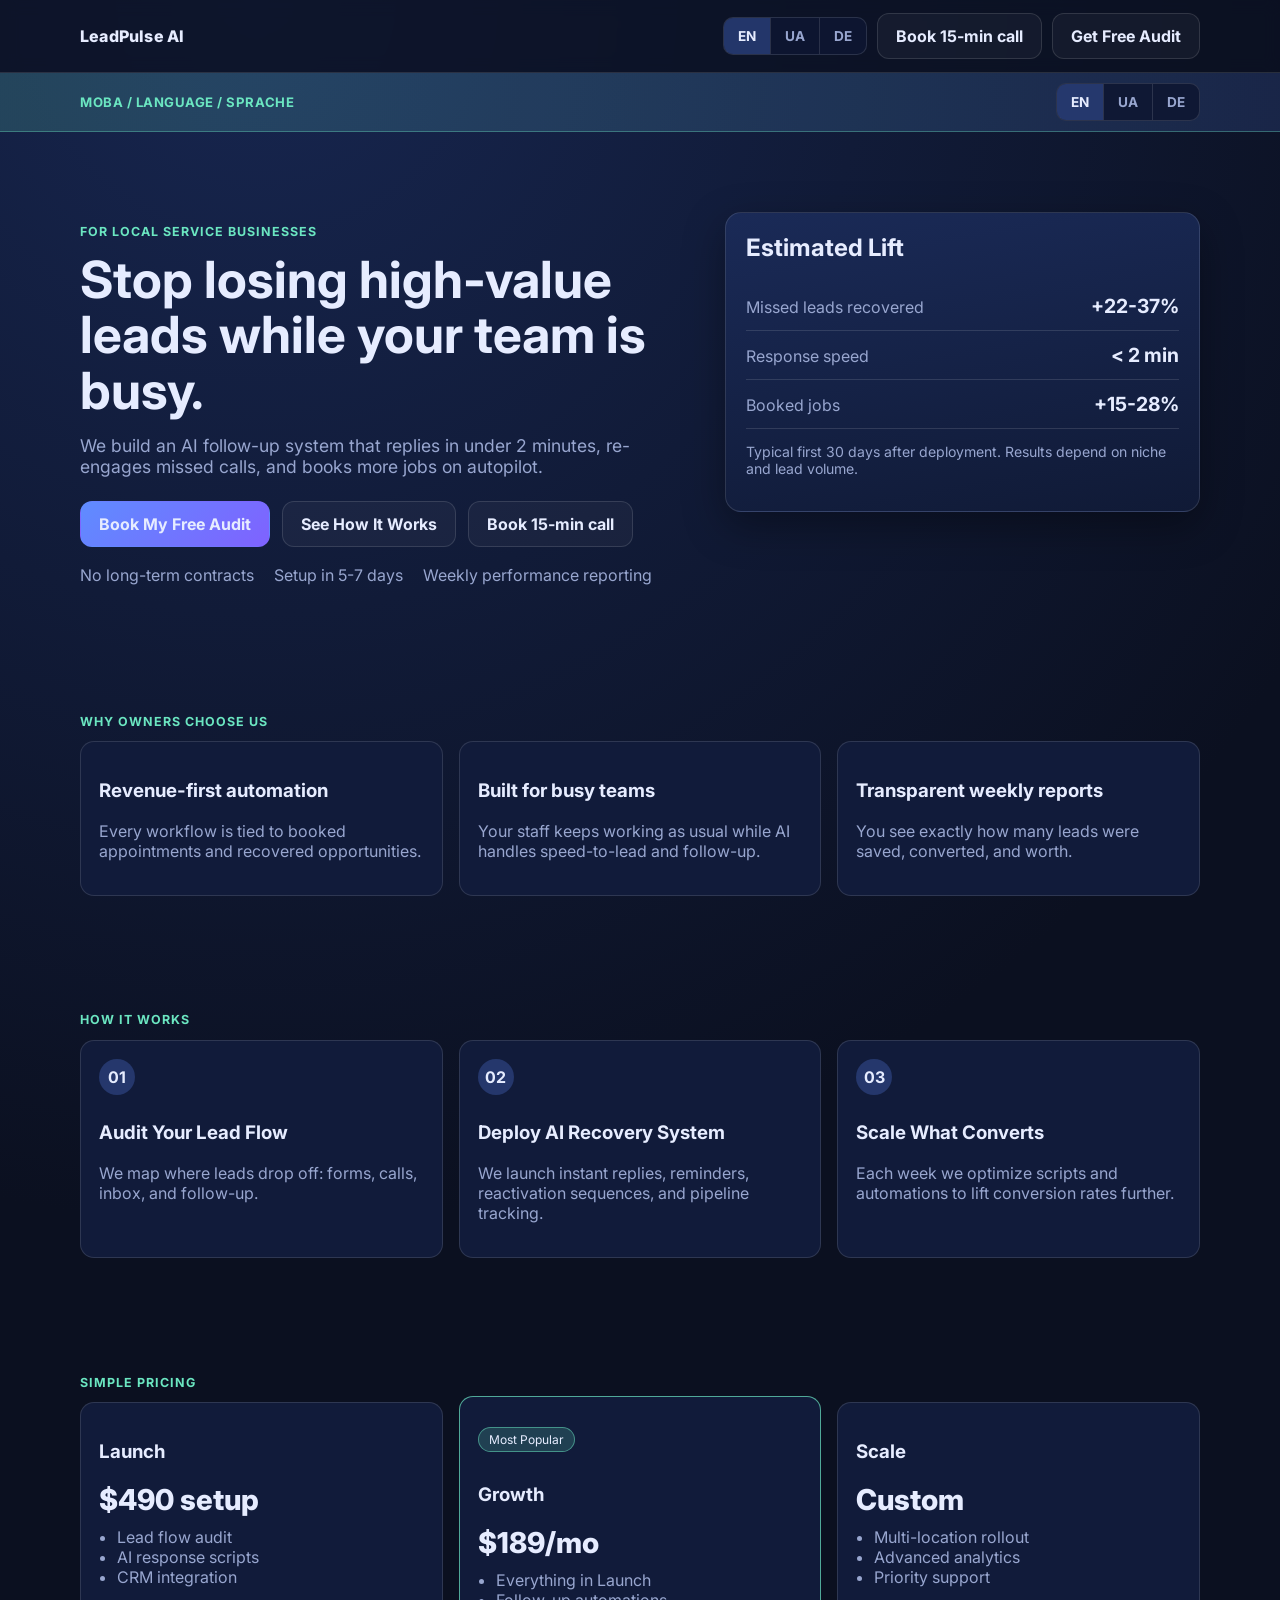
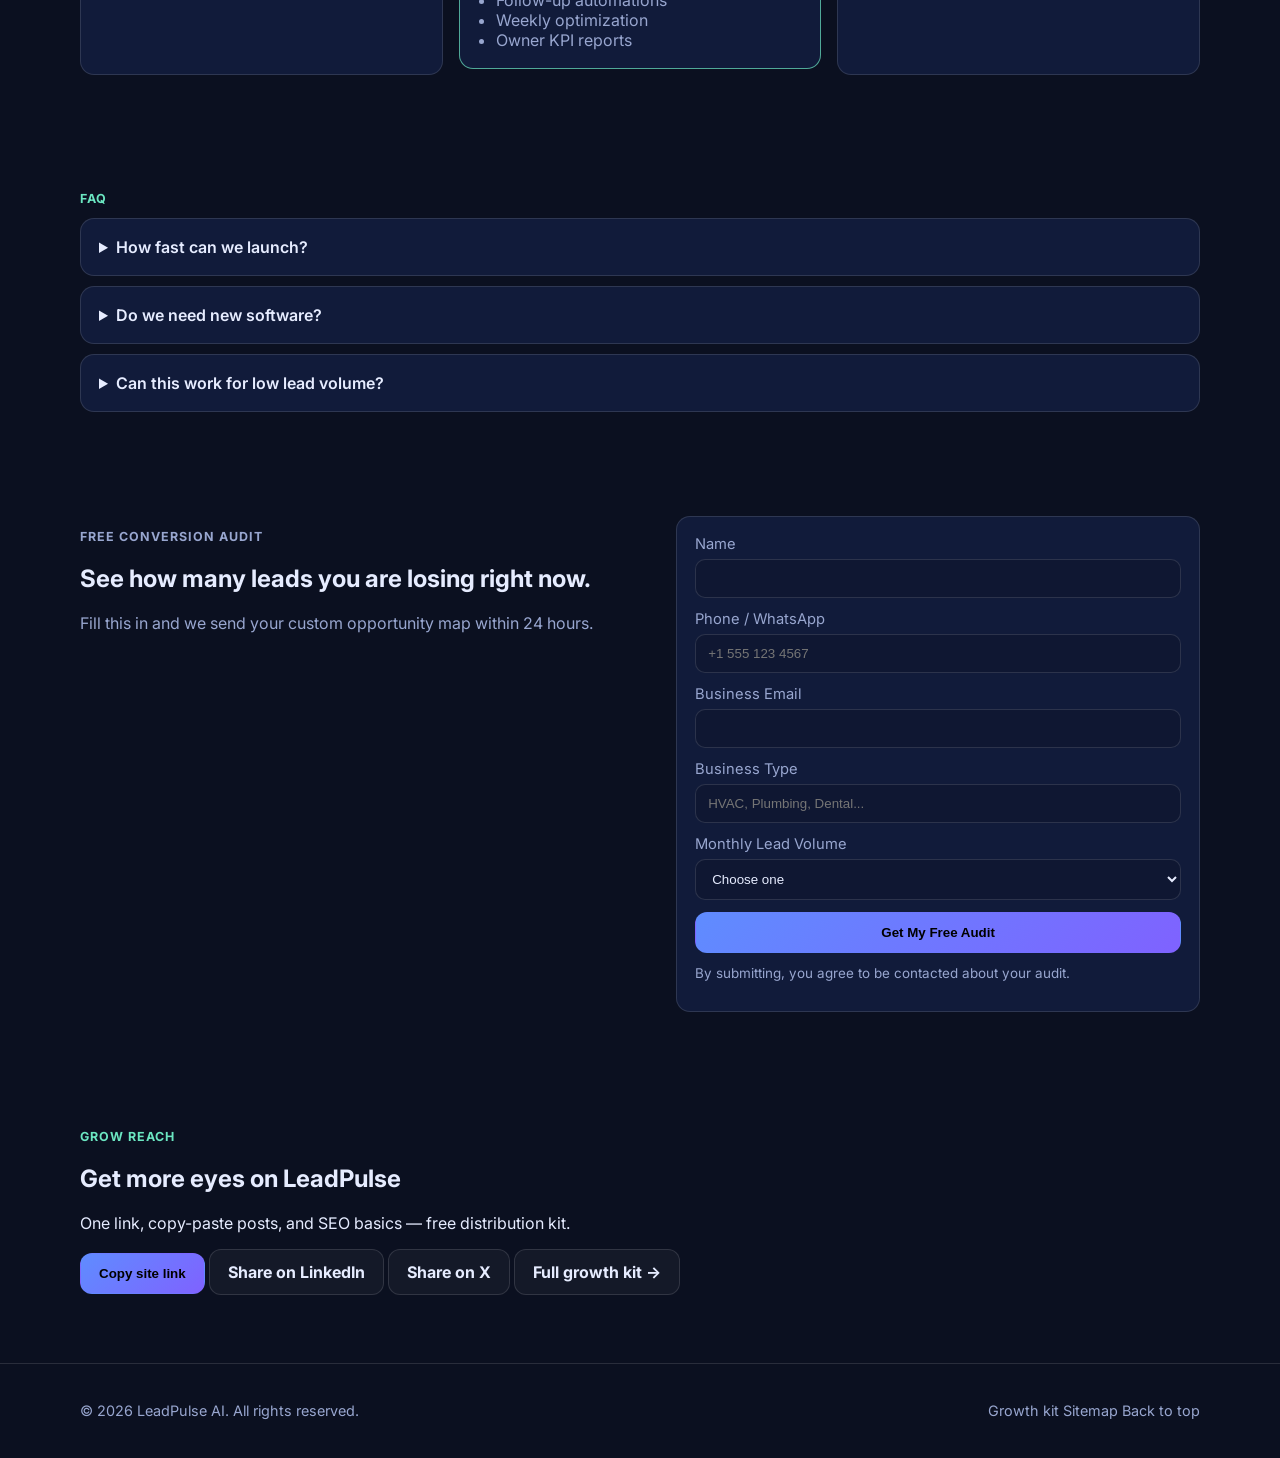
==== commit fe47da9a: "Growth: SEO, sitemap, growth kit, share strip" ====
--- a/index.html
+++ b/index.html
@@ -5,12 +5,26 @@
   <meta name="viewport" content="width=device-width, initial-scale=1.0">
   <title>LeadPulse AI | Recover Lost Leads Automatically</title>
   <meta name="description" content="LeadPulse AI helps local service businesses recover missed leads and book more jobs on autopilot.">
+  <link rel="canonical" href="https://zekkek012345-source.github.io/get-money-site/">
+  <meta name="keywords" content="lead recovery, local business leads, missed calls, HVAC leads, plumbing marketing, AI follow-up, speed to lead, appointment booking automation">
+  <meta property="og:type" content="website">
+  <meta property="og:url" content="https://zekkek012345-source.github.io/get-money-site/">
+  <meta property="og:title" content="LeadPulse AI | Recover Lost Leads Automatically">
+  <meta property="og:description" content="AI follow-up under 2 minutes. Re-engage missed calls and book more jobs for local service businesses.">
+  <meta property="og:image" content="https://zekkek012345-source.github.io/get-money-site/og-cover.svg">
+  <meta name="twitter:card" content="summary_large_image">
+  <meta name="twitter:title" content="LeadPulse AI | Recover Lost Leads">
+  <meta name="twitter:description" content="AI follow-up under 2 minutes for local service businesses.">
+  <meta name="twitter:image" content="https://zekkek012345-source.github.io/get-money-site/og-cover.svg">
   <link rel="preconnect" href="https://fonts.googleapis.com">
   <link rel="preconnect" href="https://fonts.gstatic.com" crossorigin>
   <link href="https://fonts.googleapis.com/css2?family=Inter:wght@400;500;600;700;800&display=swap" rel="stylesheet">
-  <link rel="stylesheet" href="./styles.css?v=revenue-pack">
+  <link rel="stylesheet" href="./styles.css?v=growth-pack">
+  <script type="application/ld+json">
+  {"@context":"https://schema.org","@type":"ProfessionalService","name":"LeadPulse AI","description":"AI lead recovery and follow-up automation for local service businesses.","url":"https://zekkek012345-source.github.io/get-money-site/","areaServed":{"@type":"Country","name":"United States"},"offers":{"@type":"Offer","priceCurrency":"USD","description":"Launch setup and monthly growth plans"}}
+  </script>
 </head>
-<body>
+<body id="top">
   <header class="site-header">
     <div class="container nav-wrap">
       <div class="brand">LeadPulse AI</div>
@@ -213,16 +227,35 @@
         </form>
       </div>
     </section>
+
+    <section id="reach" class="reach" aria-label="Share and reach">
+      <div class="container">
+        <p class="section-kicker">Grow reach</p>
+        <h2 class="reach-title">Get more eyes on LeadPulse</h2>
+        <p class="reach-copy">One link, copy-paste posts, and SEO basics — free distribution kit.</p>
+        <div class="reach-actions">
+          <button type="button" class="btn btn-primary" id="btn-copy-site-link">Copy site link</button>
+          <a class="btn btn-secondary" id="share-linkedin" target="_blank" rel="noopener noreferrer" href="#">Share on LinkedIn</a>
+          <a class="btn btn-secondary" id="share-x" target="_blank" rel="noopener noreferrer" href="#">Share on X</a>
+          <a class="btn btn-outline" href="./growth.html">Full growth kit →</a>
+        </div>
+        <p id="copy-toast" class="copy-toast" aria-live="polite"></p>
+      </div>
+    </section>
   </main>
 
   <footer class="site-footer">
     <div class="container footer-wrap">
       <p data-i18n-html="footer.copyright">© <span id="year"></span> LeadPulse AI. All rights reserved.</p>
-      <a href="#top" data-i18n="footer.backToTop">Back to top</a>
+      <div class="footer-links">
+        <a href="./growth.html">Growth kit</a>
+        <a href="./sitemap.xml">Sitemap</a>
+        <a href="#top" data-i18n="footer.backToTop">Back to top</a>
+      </div>
     </div>
   </footer>
 
-  <script src="./config.js?v=revenue-pack"></script>
-  <script src="./script.js?v=revenue-pack"></script>
+  <script src="./config.js?v=growth-pack"></script>
+  <script src="./script.js?v=growth-pack"></script>
 </body>
 </html>
